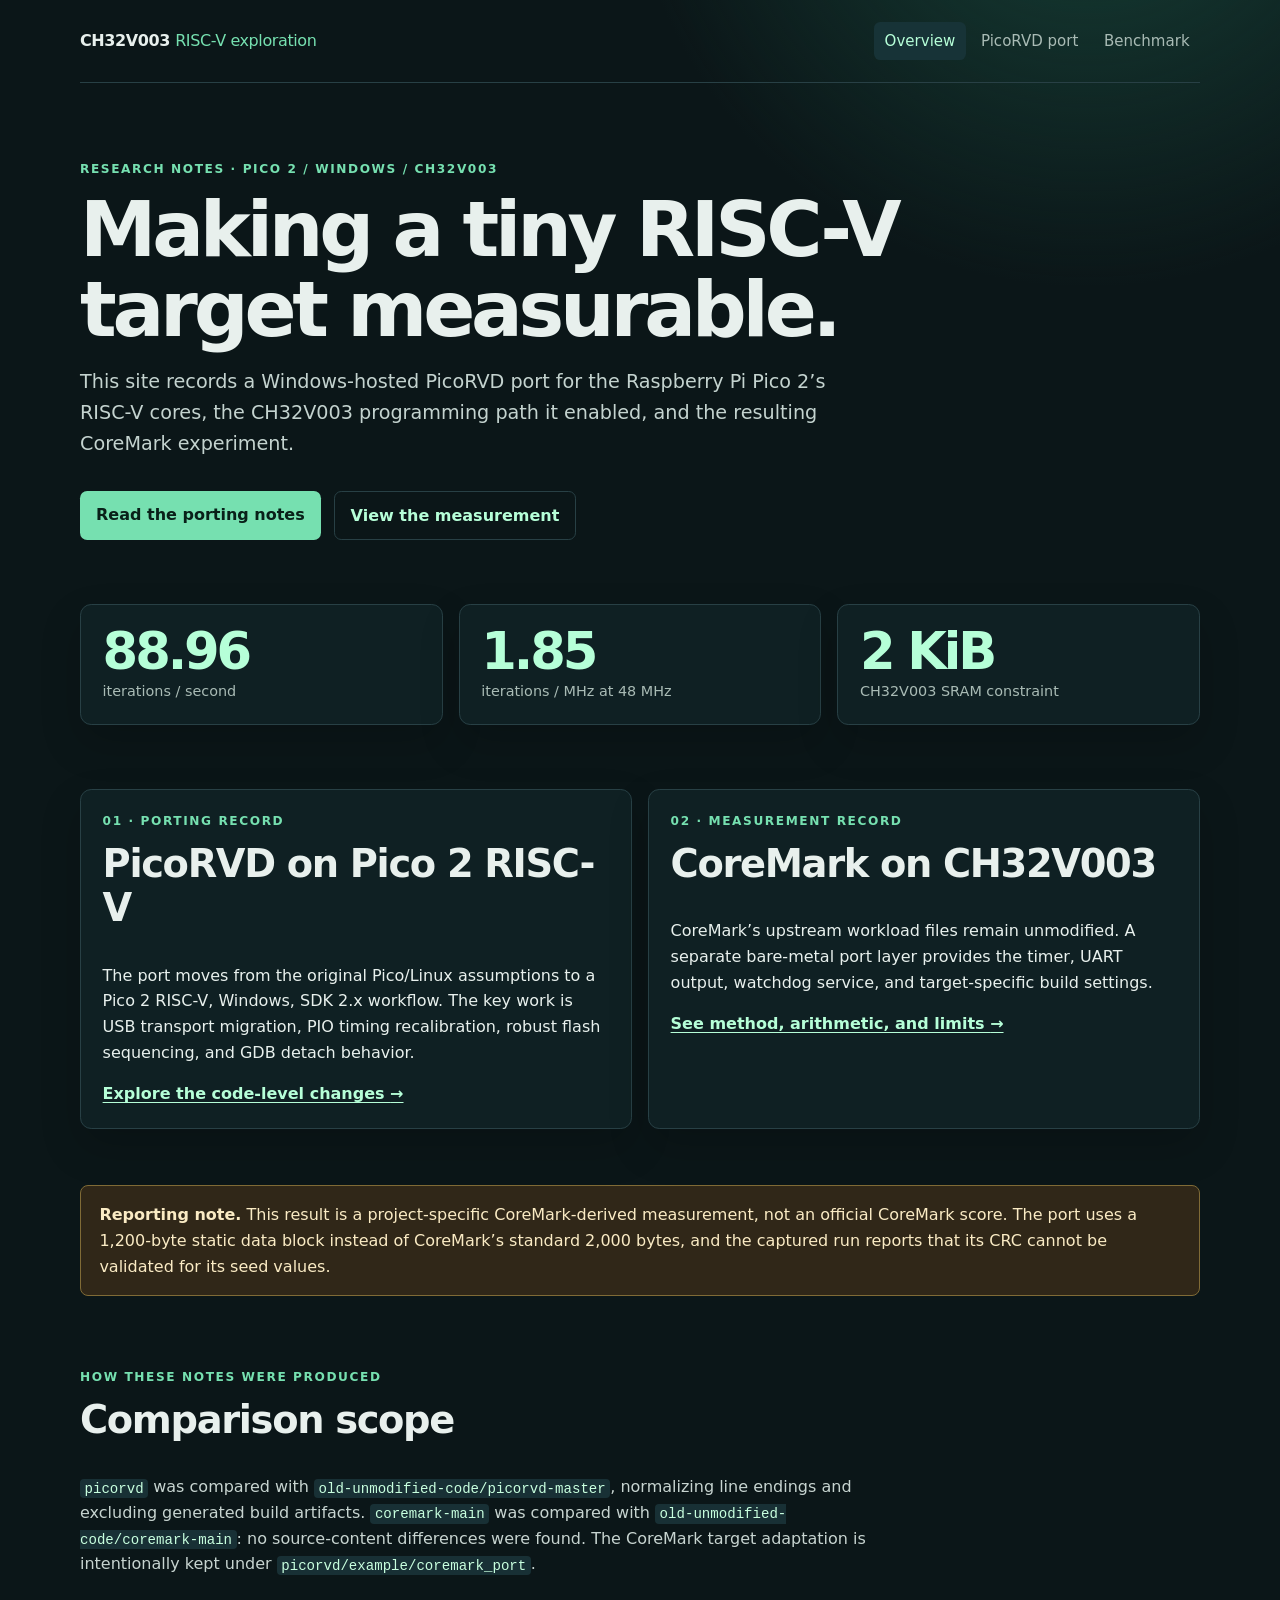
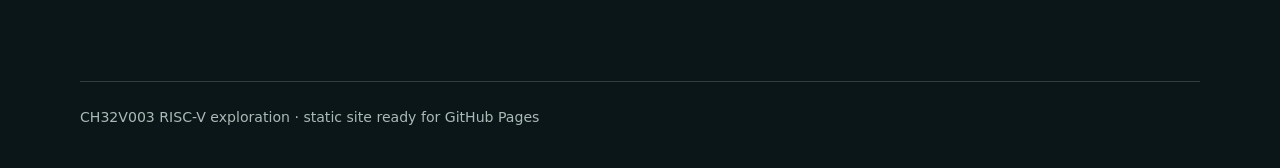
==== index.html @ 31aa825a "Initial commit" ====
<!doctype html>
<html lang="en">
<head>
  <meta charset="utf-8">
  <meta name="viewport" content="width=device-width, initial-scale=1">
  <meta name="description" content="Notes from porting PicoRVD to Pico 2 RISC-V on Windows and benchmarking the CH32V003.">
  <title>CH32V003 RISC-V Exploration</title>
  <link rel="stylesheet" href="assets/site.css">
</head>
<body>
  <header class="site-header">
    <a class="brand" href="index.html">CH32V003 <span>RISC-V exploration</span></a>
    <nav aria-label="Primary navigation">
      <a class="active" href="index.html">Overview</a>
      <a href="picorvd-port.html">PicoRVD port</a>
      <a href="benchmark.html">Benchmark</a>
    </nav>
  </header>

  <main>
    <section class="hero">
      <p class="eyebrow">Research notes · Pico 2 / Windows / CH32V003</p>
      <h1>Making a tiny RISC-V target measurable.</h1>
      <p class="lede">This site records a Windows-hosted PicoRVD port for the Raspberry Pi Pico 2’s RISC-V cores, the CH32V003 programming path it enabled, and the resulting CoreMark experiment.</p>
      <div class="hero-actions">
        <a class="button" href="picorvd-port.html">Read the porting notes</a>
        <a class="button button-quiet" href="benchmark.html">View the measurement</a>
      </div>
    </section>

    <section class="metric-grid" aria-label="Key findings">
      <article class="metric-card">
        <p class="metric-value">88.96</p>
        <p class="metric-label">iterations / second</p>
      </article>
      <article class="metric-card">
        <p class="metric-value">1.85</p>
        <p class="metric-label">iterations / MHz at 48 MHz</p>
      </article>
      <article class="metric-card">
        <p class="metric-value">2 KiB</p>
        <p class="metric-label">CH32V003 SRAM constraint</p>
      </article>
    </section>

    <section class="split-section">
      <article class="panel">
        <p class="eyebrow">01 · Porting record</p>
        <h2>PicoRVD on Pico 2 RISC-V</h2>
        <p>The port moves from the original Pico/Linux assumptions to a Pico 2 RISC-V, Windows, SDK 2.x workflow. The key work is USB transport migration, PIO timing recalibration, robust flash sequencing, and GDB detach behavior.</p>
        <a class="text-link" href="picorvd-port.html">Explore the code-level changes <span aria-hidden="true">→</span></a>
      </article>
      <article class="panel">
        <p class="eyebrow">02 · Measurement record</p>
        <h2>CoreMark on CH32V003</h2>
        <p>CoreMark’s upstream workload files remain unmodified. A separate bare-metal port layer provides the timer, UART output, watchdog service, and target-specific build settings.</p>
        <a class="text-link" href="benchmark.html">See method, arithmetic, and limits <span aria-hidden="true">→</span></a>
      </article>
    </section>

    <aside class="notice" aria-label="Reporting note">
      <strong>Reporting note.</strong> This result is a project-specific CoreMark-derived measurement, not an official CoreMark score. The port uses a 1,200-byte static data block instead of CoreMark’s standard 2,000 bytes, and the captured run reports that its CRC cannot be validated for its seed values.
    </aside>

    <section class="method">
      <p class="eyebrow">How these notes were produced</p>
      <h2>Comparison scope</h2>
      <p><code>picorvd</code> was compared with <code>old-unmodified-code/picorvd-master</code>, normalizing line endings and excluding generated build artifacts. <code>coremark-main</code> was compared with <code>old-unmodified-code/coremark-main</code>: no source-content differences were found. The CoreMark target adaptation is intentionally kept under <code>picorvd/example/coremark_port</code>.</p>
    </section>
  </main>

  <footer>
    <p>CH32V003 RISC-V exploration · static site ready for GitHub Pages</p>
  </footer>
</body>
</html>
---- assets/site.css ----
:root {
  --ink: #e8f0ed;
  --muted: #a9bbb5;
  --paper: #0b1618;
  --panel: #102326;
  --line: #284045;
  --accent: #76e0b0;
  --accent-strong: #b6ffd8;
  --warning: #ffd58a;
  --warning-bg: #302718;
  --success-bg: #113329;
  --shadow: 0 18px 40px rgba(0, 0, 0, .18);
}

* { box-sizing: border-box; }
html { background: var(--paper); color-scheme: dark; }
body { margin: 0; color: var(--ink); background: radial-gradient(circle at 85% -10%, #174238 0, transparent 29rem), var(--paper); font: 16px/1.6 Inter, ui-sans-serif, system-ui, -apple-system, BlinkMacSystemFont, "Segoe UI", sans-serif; }
a { color: var(--accent-strong); text-underline-offset: .18em; }
code { padding: .12em .32em; border-radius: .25rem; background: #183035; color: #c8ffdf; font: .88em/1.45 ui-monospace, SFMono-Regular, Consolas, monospace; overflow-wrap: anywhere; }

.site-header, main, footer { width: min(1120px, calc(100% - 3rem)); margin-inline: auto; }
.site-header { min-height: 5.2rem; display: flex; justify-content: space-between; align-items: center; gap: 2rem; border-bottom: 1px solid var(--line); }
.brand { color: var(--ink); font-weight: 760; text-decoration: none; letter-spacing: -.025em; white-space: nowrap; }
.brand span { color: var(--accent); font-weight: 500; }
nav { display: flex; gap: .3rem; align-items: center; }
nav a { padding: .42rem .65rem; border-radius: .4rem; color: var(--muted); text-decoration: none; font-size: .94rem; }
nav a:hover, nav a.active { color: var(--accent-strong); background: #173337; }

main { padding-block: 4.8rem 5.5rem; }
.hero, .page-intro { max-width: 850px; }
.eyebrow { margin: 0 0 .65rem; color: var(--accent); font-size: .76rem; font-weight: 800; letter-spacing: .13em; text-transform: uppercase; }
h1, h2, h3, p { margin-top: 0; }
h1 { margin-bottom: 1.1rem; font-size: clamp(2.5rem, 6vw, 5.2rem); line-height: 1.04; letter-spacing: -.055em; }
.page-intro h1 { font-size: clamp(2.35rem, 5vw, 4.3rem); }
h2 { font-size: clamp(1.6rem, 3vw, 2.45rem); line-height: 1.16; letter-spacing: -.035em; }
h3 { margin-bottom: .5rem; font-size: 1.08rem; line-height: 1.3; }
.lede { max-width: 770px; color: #c4d3cf; font-size: 1.2rem; }
.hero-actions { display: flex; flex-wrap: wrap; gap: .8rem; margin-top: 2rem; }
.button { display: inline-block; padding: .65rem 1rem; border-radius: .45rem; background: var(--accent); color: #092019; font-weight: 760; text-decoration: none; }
.button:hover { background: var(--accent-strong); }
.button-quiet { border: 1px solid var(--line); background: transparent; color: var(--accent-strong); }

.metric-grid { display: grid; grid-template-columns: repeat(3, 1fr); gap: 1rem; margin: 4rem 0; }
.metric-card, .panel { padding: 1.35rem; border: 1px solid var(--line); border-radius: .7rem; background: rgba(16, 35, 38, .82); box-shadow: var(--shadow); }
.metric-card.emphasized { border-color: #4d9578; background: linear-gradient(135deg, #16382f, #102326); }
.metric-value { margin-bottom: .15rem; color: var(--accent-strong); font-size: clamp(2rem, 4vw, 3.4rem); font-weight: 780; letter-spacing: -.06em; line-height: 1; }
.metric-label { margin: 0; color: var(--muted); font-size: .9rem; }
.split-section { display: grid; grid-template-columns: repeat(2, 1fr); gap: 1rem; margin-block: 3.5rem; }
.split-section.compact { grid-template-columns: repeat(3, 1fr); margin-block: 1.2rem 0; }
.panel p:last-child { margin-bottom: 0; }
.text-link { font-weight: 700; }

.notice { margin-block: 2.5rem; padding: 1rem 1.15rem; border: 1px solid #806b36; border-radius: .5rem; background: var(--warning-bg); color: #faebc4; }
.notice.success { border-color: #33785b; background: var(--success-bg); color: #d1f6df; }
.notice.warning { border-color: #936f2b; }
.method, .content-section { margin-top: 4.5rem; }
.content-section > p:not(.eyebrow), .method > p:not(.eyebrow) { max-width: 800px; color: #c7d4d0; }

.table-wrap { overflow-x: auto; border: 1px solid var(--line); border-radius: .7rem; background: var(--panel); }
table { width: 100%; border-collapse: collapse; text-align: left; }
th, td { padding: 1rem; vertical-align: top; border-bottom: 1px solid var(--line); }
thead th { background: #153136; color: var(--accent-strong); font-size: .84rem; letter-spacing: .04em; text-transform: uppercase; }
tbody tr:last-child th, tbody tr:last-child td { border-bottom: 0; }
tbody td { color: #c2d0cc; }
table:not(.data-table) td:first-child { width: 17%; min-width: 9rem; color: var(--accent-strong); font-weight: 700; }
.data-table th { width: 31%; color: var(--accent-strong); }

.steps { display: grid; grid-template-columns: repeat(3, 1fr); gap: 1rem; }
.steps article { position: relative; padding: 1.35rem 1.35rem 1.35rem 4.4rem; border-left: 2px solid #408368; background: rgba(16, 35, 38, .52); }
.steps span { position: absolute; top: 1.28rem; left: 1.1rem; display: grid; width: 2.1rem; height: 2.1rem; place-items: center; border-radius: 50%; background: #245244; color: var(--accent-strong); font-weight: 800; }
.steps p { margin-bottom: 0; color: var(--muted); font-size: .94rem; }
.source-note { margin-top: 4.5rem; padding: 1.5rem; border-left: 3px solid var(--accent); background: #102326; }
.source-note h2 { margin-bottom: .5rem; font-size: 1.25rem; }
.source-note p { margin-bottom: 0; color: var(--muted); }
.formula { max-width: 850px; margin-block: 1.5rem; border: 1px solid var(--line); border-radius: .6rem; background: #0f2125; font-family: ui-monospace, SFMono-Regular, Consolas, monospace; }
.formula p { display: grid; grid-template-columns: 10.5rem 1fr; gap: 1rem; margin: 0; padding: .85rem 1rem; border-bottom: 1px solid var(--line); }
.formula p:last-child { border-bottom: 0; }
.formula span { color: var(--accent); font-size: .85em; font-weight: 700; }
.checklist { padding-left: 1.25rem; }
.checklist li { margin-block: .75rem; padding-left: .35rem; color: #c7d4d0; }
.checklist li::marker { color: var(--accent); }
footer { padding-block: 1.5rem 2.5rem; border-top: 1px solid var(--line); color: var(--muted); font-size: .88rem; }
footer p { margin: 0; }

@media (max-width: 760px) {
  .site-header { min-height: auto; align-items: flex-start; flex-direction: column; padding-block: 1.1rem; gap: .7rem; }
  nav { width: 100%; overflow-x: auto; }
  main { padding-block: 3.4rem 4rem; }
  .metric-grid, .split-section, .split-section.compact, .steps { grid-template-columns: 1fr; }
  .metric-grid { margin-block: 2.6rem; }
  .content-section, .method { margin-top: 3.5rem; }
  .formula p { grid-template-columns: 1fr; gap: .25rem; }
}
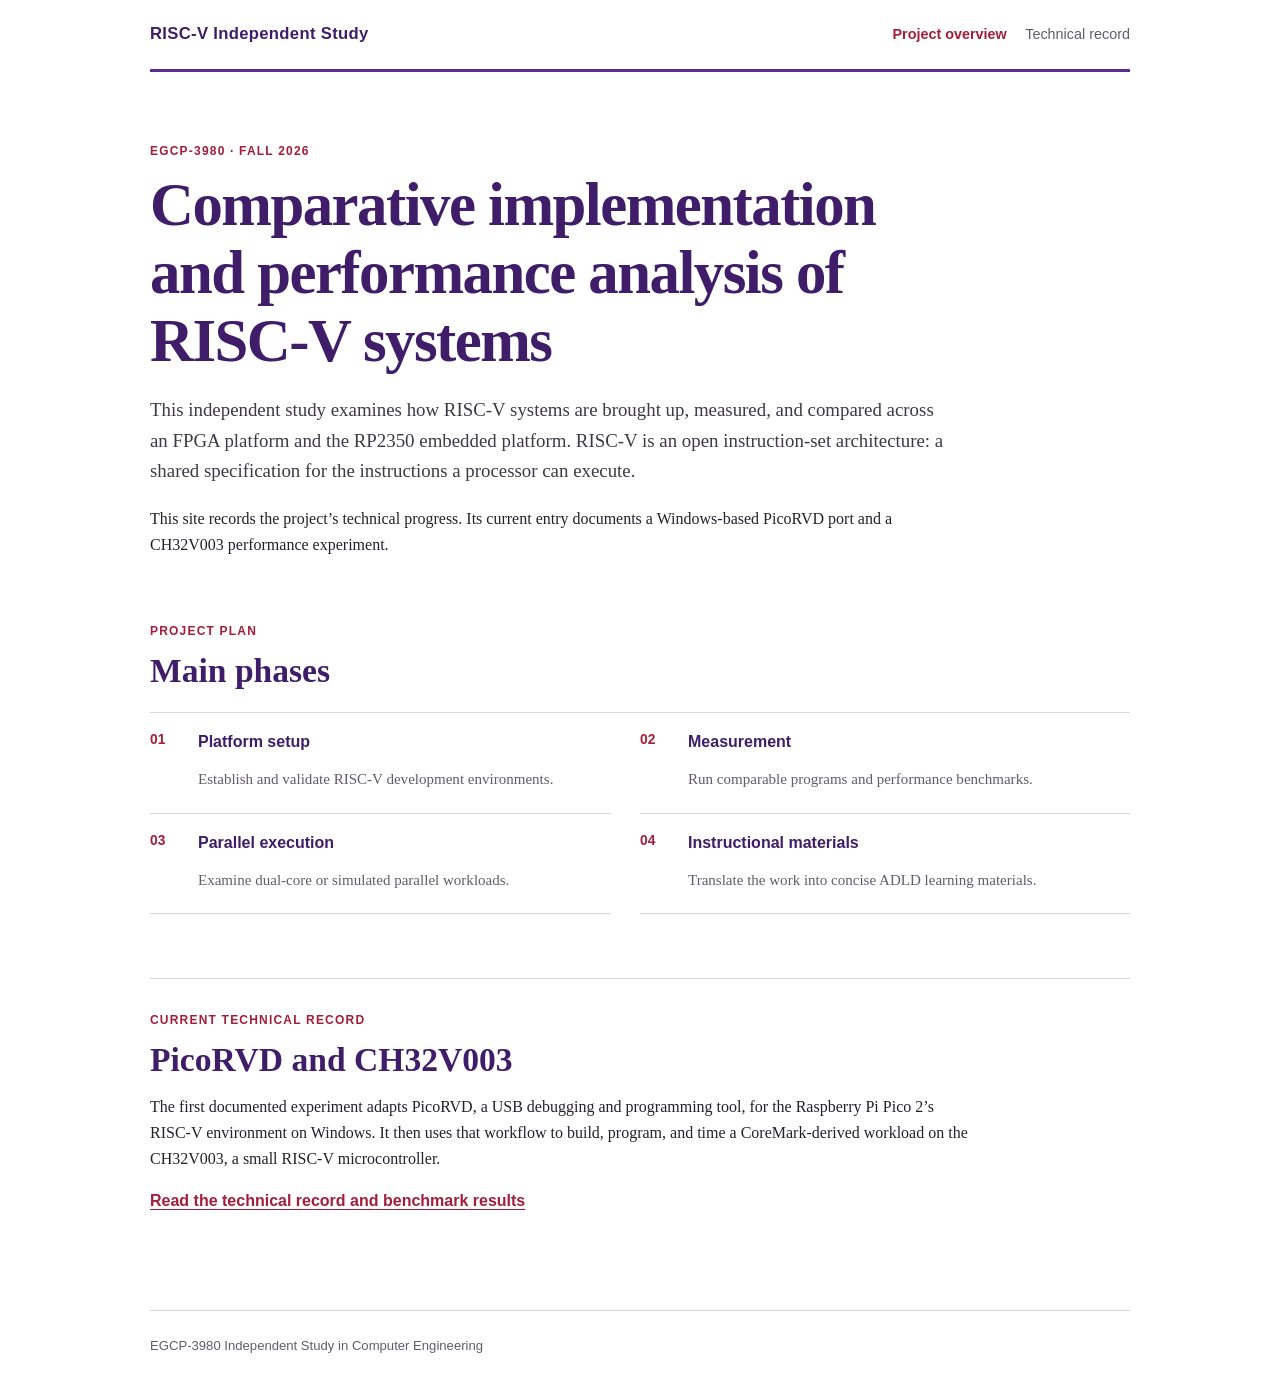
==== commit 72ed86ce: "Restructure Website - Clean" ====
--- a/index.html
+++ b/index.html
@@ -3,74 +3,39 @@
 <head>
   <meta charset="utf-8">
   <meta name="viewport" content="width=device-width, initial-scale=1">
-  <meta name="description" content="Notes from porting PicoRVD to Pico 2 RISC-V on Windows and benchmarking the CH32V003.">
-  <title>CH32V003 RISC-V Exploration</title>
+  <meta name="description" content="Independent study in RISC-V implementation and performance analysis.">
+  <title>RISC-V Independent Study</title>
   <link rel="stylesheet" href="assets/site.css">
 </head>
 <body>
   <header class="site-header">
-    <a class="brand" href="index.html">CH32V003 <span>RISC-V exploration</span></a>
-    <nav aria-label="Primary navigation">
-      <a class="active" href="index.html">Overview</a>
-      <a href="picorvd-port.html">PicoRVD port</a>
-      <a href="benchmark.html">Benchmark</a>
-    </nav>
+    <a class="brand" href="index.html">RISC-V Independent Study</a>
+    <nav aria-label="Primary navigation"><a class="active" href="index.html">Project overview</a><a href="research.html">Technical record</a></nav>
   </header>
-
   <main>
-    <section class="hero">
-      <p class="eyebrow">Research notes · Pico 2 / Windows / CH32V003</p>
-      <h1>Making a tiny RISC-V target measurable.</h1>
-      <p class="lede">This site records a Windows-hosted PicoRVD port for the Raspberry Pi Pico 2’s RISC-V cores, the CH32V003 programming path it enabled, and the resulting CoreMark experiment.</p>
-      <div class="hero-actions">
-        <a class="button" href="picorvd-port.html">Read the porting notes</a>
-        <a class="button button-quiet" href="benchmark.html">View the measurement</a>
-      </div>
+    <section class="intro">
+      <p class="kicker">EGCP-3980 · Fall 2026</p>
+      <h1>Comparative implementation and performance analysis of RISC-V systems</h1>
+      <p class="lead">This independent study examines how RISC-V systems are brought up, measured, and compared across an FPGA platform and the RP2350 embedded platform. RISC-V is an open instruction-set architecture: a shared specification for the instructions a processor can execute.</p>
+      <p>This site records the project’s technical progress. Its current entry documents a Windows-based PicoRVD port and a CH32V003 performance experiment.</p>
     </section>
-
-    <section class="metric-grid" aria-label="Key findings">
-      <article class="metric-card">
-        <p class="metric-value">88.96</p>
-        <p class="metric-label">iterations / second</p>
-      </article>
-      <article class="metric-card">
-        <p class="metric-value">1.85</p>
-        <p class="metric-label">iterations / MHz at 48 MHz</p>
-      </article>
-      <article class="metric-card">
-        <p class="metric-value">2 KiB</p>
-        <p class="metric-label">CH32V003 SRAM constraint</p>
-      </article>
+    <section class="section" aria-labelledby="phases-title">
+      <p class="kicker">Project plan</p>
+      <h2 id="phases-title">Main phases</h2>
+      <ol class="phases">
+        <li><strong>Platform setup</strong><span>Establish and validate RISC-V development environments.</span></li>
+        <li><strong>Measurement</strong><span>Run comparable programs and performance benchmarks.</span></li>
+        <li><strong>Parallel execution</strong><span>Examine dual-core or simulated parallel workloads.</span></li>
+        <li><strong>Instructional materials</strong><span>Translate the work into concise ADLD learning materials.</span></li>
+      </ol>
     </section>
-
-    <section class="split-section">
-      <article class="panel">
-        <p class="eyebrow">01 · Porting record</p>
-        <h2>PicoRVD on Pico 2 RISC-V</h2>
-        <p>The port moves from the original Pico/Linux assumptions to a Pico 2 RISC-V, Windows, SDK 2.x workflow. The key work is USB transport migration, PIO timing recalibration, robust flash sequencing, and GDB detach behavior.</p>
-        <a class="text-link" href="picorvd-port.html">Explore the code-level changes <span aria-hidden="true">→</span></a>
-      </article>
-      <article class="panel">
-        <p class="eyebrow">02 · Measurement record</p>
-        <h2>CoreMark on CH32V003</h2>
-        <p>CoreMark’s upstream workload files remain unmodified. A separate bare-metal port layer provides the timer, UART output, watchdog service, and target-specific build settings.</p>
-        <a class="text-link" href="benchmark.html">See method, arithmetic, and limits <span aria-hidden="true">→</span></a>
-      </article>
-    </section>
-
-    <aside class="notice" aria-label="Reporting note">
-      <strong>Reporting note.</strong> This result is a project-specific CoreMark-derived measurement, not an official CoreMark score. The port uses a 1,200-byte static data block instead of CoreMark’s standard 2,000 bytes, and the captured run reports that its CRC cannot be validated for its seed values.
-    </aside>
-
-    <section class="method">
-      <p class="eyebrow">How these notes were produced</p>
-      <h2>Comparison scope</h2>
-      <p><code>picorvd</code> was compared with <code>old-unmodified-code/picorvd-master</code>, normalizing line endings and excluding generated build artifacts. <code>coremark-main</code> was compared with <code>old-unmodified-code/coremark-main</code>: no source-content differences were found. The CoreMark target adaptation is intentionally kept under <code>picorvd/example/coremark_port</code>.</p>
+    <section class="section current-work" aria-labelledby="current-title">
+      <p class="kicker">Current technical record</p>
+      <h2 id="current-title">PicoRVD and CH32V003</h2>
+      <p>The first documented experiment adapts PicoRVD, a USB debugging and programming tool, for the Raspberry Pi Pico 2’s RISC-V environment on Windows. It then uses that workflow to build, program, and time a CoreMark-derived workload on the CH32V003, a small RISC-V microcontroller.</p>
+      <p><a class="action-link" href="research.html">Read the technical record and benchmark results</a></p>
     </section>
   </main>
-
-  <footer>
-    <p>CH32V003 RISC-V exploration · static site ready for GitHub Pages</p>
-  </footer>
+  <footer><p>EGCP-3980 Independent Study in Computer Engineering</p></footer>
 </body>
 </html>
--- a/assets/site.css
+++ b/assets/site.css
@@ -1,93 +1,44 @@
-:root {
-  --ink: #e8f0ed;
-  --muted: #a9bbb5;
-  --paper: #0b1618;
-  --panel: #102326;
-  --line: #284045;
-  --accent: #76e0b0;
-  --accent-strong: #b6ffd8;
-  --warning: #ffd58a;
-  --warning-bg: #302718;
-  --success-bg: #113329;
-  --shadow: 0 18px 40px rgba(0, 0, 0, .18);
-}
-
-* { box-sizing: border-box; }
-html { background: var(--paper); color-scheme: dark; }
-body { margin: 0; color: var(--ink); background: radial-gradient(circle at 85% -10%, #174238 0, transparent 29rem), var(--paper); font: 16px/1.6 Inter, ui-sans-serif, system-ui, -apple-system, BlinkMacSystemFont, "Segoe UI", sans-serif; }
-a { color: var(--accent-strong); text-underline-offset: .18em; }
-code { padding: .12em .32em; border-radius: .25rem; background: #183035; color: #c8ffdf; font: .88em/1.45 ui-monospace, SFMono-Regular, Consolas, monospace; overflow-wrap: anywhere; }
-
-.site-header, main, footer { width: min(1120px, calc(100% - 3rem)); margin-inline: auto; }
-.site-header { min-height: 5.2rem; display: flex; justify-content: space-between; align-items: center; gap: 2rem; border-bottom: 1px solid var(--line); }
-.brand { color: var(--ink); font-weight: 760; text-decoration: none; letter-spacing: -.025em; white-space: nowrap; }
-.brand span { color: var(--accent); font-weight: 500; }
-nav { display: flex; gap: .3rem; align-items: center; }
-nav a { padding: .42rem .65rem; border-radius: .4rem; color: var(--muted); text-decoration: none; font-size: .94rem; }
-nav a:hover, nav a.active { color: var(--accent-strong); background: #173337; }
-
-main { padding-block: 4.8rem 5.5rem; }
-.hero, .page-intro { max-width: 850px; }
-.eyebrow { margin: 0 0 .65rem; color: var(--accent); font-size: .76rem; font-weight: 800; letter-spacing: .13em; text-transform: uppercase; }
-h1, h2, h3, p { margin-top: 0; }
-h1 { margin-bottom: 1.1rem; font-size: clamp(2.5rem, 6vw, 5.2rem); line-height: 1.04; letter-spacing: -.055em; }
-.page-intro h1 { font-size: clamp(2.35rem, 5vw, 4.3rem); }
-h2 { font-size: clamp(1.6rem, 3vw, 2.45rem); line-height: 1.16; letter-spacing: -.035em; }
-h3 { margin-bottom: .5rem; font-size: 1.08rem; line-height: 1.3; }
-.lede { max-width: 770px; color: #c4d3cf; font-size: 1.2rem; }
-.hero-actions { display: flex; flex-wrap: wrap; gap: .8rem; margin-top: 2rem; }
-.button { display: inline-block; padding: .65rem 1rem; border-radius: .45rem; background: var(--accent); color: #092019; font-weight: 760; text-decoration: none; }
-.button:hover { background: var(--accent-strong); }
-.button-quiet { border: 1px solid var(--line); background: transparent; color: var(--accent-strong); }
-
-.metric-grid { display: grid; grid-template-columns: repeat(3, 1fr); gap: 1rem; margin: 4rem 0; }
-.metric-card, .panel { padding: 1.35rem; border: 1px solid var(--line); border-radius: .7rem; background: rgba(16, 35, 38, .82); box-shadow: var(--shadow); }
-.metric-card.emphasized { border-color: #4d9578; background: linear-gradient(135deg, #16382f, #102326); }
-.metric-value { margin-bottom: .15rem; color: var(--accent-strong); font-size: clamp(2rem, 4vw, 3.4rem); font-weight: 780; letter-spacing: -.06em; line-height: 1; }
-.metric-label { margin: 0; color: var(--muted); font-size: .9rem; }
-.split-section { display: grid; grid-template-columns: repeat(2, 1fr); gap: 1rem; margin-block: 3.5rem; }
-.split-section.compact { grid-template-columns: repeat(3, 1fr); margin-block: 1.2rem 0; }
-.panel p:last-child { margin-bottom: 0; }
-.text-link { font-weight: 700; }
-
-.notice { margin-block: 2.5rem; padding: 1rem 1.15rem; border: 1px solid #806b36; border-radius: .5rem; background: var(--warning-bg); color: #faebc4; }
-.notice.success { border-color: #33785b; background: var(--success-bg); color: #d1f6df; }
-.notice.warning { border-color: #936f2b; }
-.method, .content-section { margin-top: 4.5rem; }
-.content-section > p:not(.eyebrow), .method > p:not(.eyebrow) { max-width: 800px; color: #c7d4d0; }
-
-.table-wrap { overflow-x: auto; border: 1px solid var(--line); border-radius: .7rem; background: var(--panel); }
-table { width: 100%; border-collapse: collapse; text-align: left; }
-th, td { padding: 1rem; vertical-align: top; border-bottom: 1px solid var(--line); }
-thead th { background: #153136; color: var(--accent-strong); font-size: .84rem; letter-spacing: .04em; text-transform: uppercase; }
-tbody tr:last-child th, tbody tr:last-child td { border-bottom: 0; }
-tbody td { color: #c2d0cc; }
-table:not(.data-table) td:first-child { width: 17%; min-width: 9rem; color: var(--accent-strong); font-weight: 700; }
-.data-table th { width: 31%; color: var(--accent-strong); }
-
-.steps { display: grid; grid-template-columns: repeat(3, 1fr); gap: 1rem; }
-.steps article { position: relative; padding: 1.35rem 1.35rem 1.35rem 4.4rem; border-left: 2px solid #408368; background: rgba(16, 35, 38, .52); }
-.steps span { position: absolute; top: 1.28rem; left: 1.1rem; display: grid; width: 2.1rem; height: 2.1rem; place-items: center; border-radius: 50%; background: #245244; color: var(--accent-strong); font-weight: 800; }
-.steps p { margin-bottom: 0; color: var(--muted); font-size: .94rem; }
-.source-note { margin-top: 4.5rem; padding: 1.5rem; border-left: 3px solid var(--accent); background: #102326; }
-.source-note h2 { margin-bottom: .5rem; font-size: 1.25rem; }
-.source-note p { margin-bottom: 0; color: var(--muted); }
-.formula { max-width: 850px; margin-block: 1.5rem; border: 1px solid var(--line); border-radius: .6rem; background: #0f2125; font-family: ui-monospace, SFMono-Regular, Consolas, monospace; }
-.formula p { display: grid; grid-template-columns: 10.5rem 1fr; gap: 1rem; margin: 0; padding: .85rem 1rem; border-bottom: 1px solid var(--line); }
-.formula p:last-child { border-bottom: 0; }
-.formula span { color: var(--accent); font-size: .85em; font-weight: 700; }
-.checklist { padding-left: 1.25rem; }
-.checklist li { margin-block: .75rem; padding-left: .35rem; color: #c7d4d0; }
-.checklist li::marker { color: var(--accent); }
-footer { padding-block: 1.5rem 2.5rem; border-top: 1px solid var(--line); color: var(--muted); font-size: .88rem; }
-footer p { margin: 0; }
-
-@media (max-width: 760px) {
-  .site-header { min-height: auto; align-items: flex-start; flex-direction: column; padding-block: 1.1rem; gap: .7rem; }
-  nav { width: 100%; overflow-x: auto; }
-  main { padding-block: 3.4rem 4rem; }
-  .metric-grid, .split-section, .split-section.compact, .steps { grid-template-columns: 1fr; }
-  .metric-grid { margin-block: 2.6rem; }
-  .content-section, .method { margin-top: 3.5rem; }
-  .formula p { grid-template-columns: 1fr; gap: .25rem; }
-}
+:root { --paper:#fff; --ink:#25212a; --muted:#625c68; --purple:#5c2d91; --purple-dark:#3f1d68; --red:#a41e3b; --rule:#d9d4dd; --tint:#f7f4f9; }
+* { box-sizing:border-box; }
+html { background:var(--paper); }
+body { margin:0; background:var(--paper); color:var(--ink); font:16px/1.62 Georgia,"Times New Roman",serif; }
+a { color:var(--purple); text-decoration-thickness:1px; text-underline-offset:.16em; }
+a:hover { color:var(--red); }
+code { padding:.08em .28em; background:#f1eef3; color:#442268; font:.88em/1.45 Consolas,"Courier New",monospace; overflow-wrap:anywhere; }
+.site-header,main,footer { width:min(980px,calc(100% - 3rem)); margin-inline:auto; }
+.site-header { display:flex; align-items:baseline; justify-content:space-between; gap:1.5rem; padding-block:1.3rem; border-bottom:3px solid var(--purple); }
+.brand { color:var(--purple-dark); font-family:Arial,Helvetica,sans-serif; font-size:1.04rem; font-weight:700; letter-spacing:.02em; text-decoration:none; }
+nav { display:flex; gap:1.15rem; font-family:Arial,Helvetica,sans-serif; font-size:.9rem; }
+nav a { color:var(--muted); text-decoration:none; }
+nav a.active { color:var(--red); font-weight:700; }
+main { padding-block:4.4rem 5rem; }
+.intro,.page-heading { max-width:800px; }
+.kicker { margin:0 0 .6rem; color:var(--red); font-family:Arial,Helvetica,sans-serif; font-size:.75rem; font-weight:700; letter-spacing:.1em; text-transform:uppercase; }
+h1,h2,p { margin-top:0; }
+h1 { margin-bottom:1.25rem; color:var(--purple-dark); font-size:clamp(2.1rem,5vw,3.8rem); font-weight:600; letter-spacing:-.025em; line-height:1.12; }
+h2 { margin-bottom:.85rem; color:var(--purple-dark); font-size:clamp(1.5rem,3vw,2.1rem); font-weight:600; line-height:1.2; }
+.lead { color:#3f3945; font-size:1.18rem; }
+.section { margin-top:4rem; }
+.section > p:not(.kicker) { max-width:820px; }
+.phases { display:grid; grid-template-columns:repeat(2,1fr); gap:0; margin:1.3rem 0 0; padding:0; list-style:none; counter-reset:phase; border-top:1px solid var(--rule); }
+.phases li { display:grid; grid-template-columns:2.5rem 1fr; gap:.5rem; min-height:6.3rem; padding:1rem .8rem 1rem 0; border-bottom:1px solid var(--rule); counter-increment:phase; }
+.phases li:nth-child(odd) { margin-right:1.8rem; }
+.phases li::before { content:"0" counter(phase); color:var(--red); font-family:Arial,Helvetica,sans-serif; font-size:.86rem; font-weight:700; }
+.phases strong { grid-column:2; color:var(--purple-dark); font-family:Arial,Helvetica,sans-serif; }
+.phases span { grid-column:2; color:var(--muted); font-size:.94rem; }
+.current-work { padding-top:2rem; border-top:1px solid var(--rule); }
+.action-link { color:var(--red); font-family:Arial,Helvetica,sans-serif; font-weight:700; }
+.table-wrap { overflow-x:auto; margin-top:1.2rem; border-top:2px solid var(--purple); border-bottom:1px solid var(--rule); }
+table { width:100%; border-collapse:collapse; text-align:left; }
+caption { padding:.75rem 0; color:var(--muted); caption-side:top; font-size:.92rem; font-style:italic; text-align:left; }
+th,td { padding:.8rem .9rem; vertical-align:top; border-bottom:1px solid var(--rule); }
+thead th { background:var(--purple); color:#fff; font-family:Arial,Helvetica,sans-serif; font-size:.8rem; letter-spacing:.035em; text-transform:uppercase; }
+tbody tr:nth-child(even) { background:var(--tint); }
+tbody tr:last-child th,tbody tr:last-child td { border-bottom:0; }
+table:not(.results-table) td:first-child { width:18%; min-width:8rem; color:var(--purple-dark); font-family:Arial,Helvetica,sans-serif; font-weight:700; }
+.results-table th { width:30%; color:var(--purple-dark); font-family:Arial,Helvetica,sans-serif; font-size:.92rem; }
+.results-table thead th { color:#fff; font-size:.8rem; }
+.source-note { margin-top:1rem; color:var(--muted); font-size:.93rem; }
+footer { padding-block:1.5rem 2.6rem; border-top:1px solid var(--rule); color:var(--muted); font-family:Arial,Helvetica,sans-serif; font-size:.82rem; }
+footer p { margin:0; }
+@media (max-width:700px) { .site-header { align-items:flex-start; flex-direction:column; gap:.65rem; } main { padding-block:3rem 3.5rem; } .section { margin-top:3.1rem; } .phases { grid-template-columns:1fr; } .phases li:nth-child(odd) { margin-right:0; } th,td { min-width:8.5rem; } }
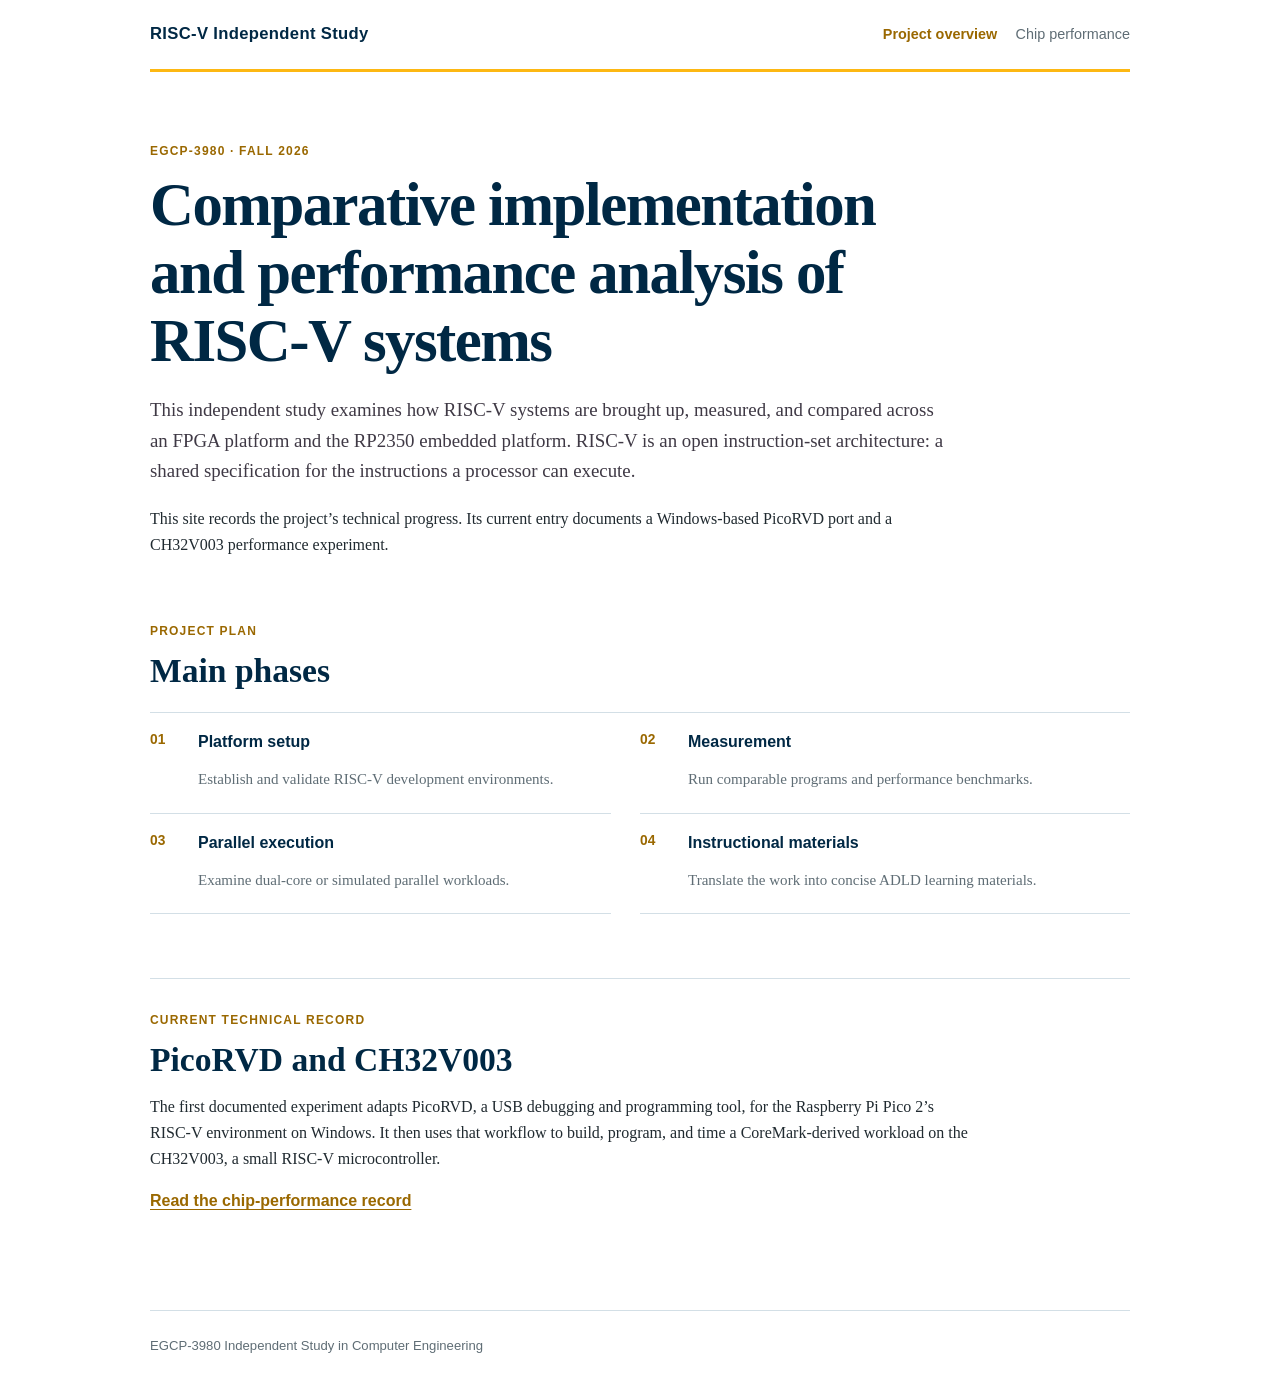
==== commit fd71141f: "Update perf test page, restylize" ====
--- a/index.html
+++ b/index.html
@@ -10,7 +10,7 @@
 <body>
   <header class="site-header">
     <a class="brand" href="index.html">RISC-V Independent Study</a>
-    <nav aria-label="Primary navigation"><a class="active" href="index.html">Project overview</a><a href="research.html">Technical record</a></nav>
+    <nav aria-label="Primary navigation"><a class="active" href="index.html">Project overview</a><a href="research.html">Chip performance</a></nav>
   </header>
   <main>
     <section class="intro">
@@ -33,7 +33,7 @@
       <p class="kicker">Current technical record</p>
       <h2 id="current-title">PicoRVD and CH32V003</h2>
       <p>The first documented experiment adapts PicoRVD, a USB debugging and programming tool, for the Raspberry Pi Pico 2’s RISC-V environment on Windows. It then uses that workflow to build, program, and time a CoreMark-derived workload on the CH32V003, a small RISC-V microcontroller.</p>
-      <p><a class="action-link" href="research.html">Read the technical record and benchmark results</a></p>
+      <p><a class="action-link" href="research.html">Read the chip-performance record</a></p>
     </section>
   </main>
   <footer><p>EGCP-3980 Independent Study in Computer Engineering</p></footer>
--- a/assets/site.css
+++ b/assets/site.css
@@ -1,44 +1,68 @@
-:root { --paper:#fff; --ink:#25212a; --muted:#625c68; --purple:#5c2d91; --purple-dark:#3f1d68; --red:#a41e3b; --rule:#d9d4dd; --tint:#f7f4f9; }
+:root { --paper:#fff; --ink:#202a30; --muted:#5f6d75; --blue:#003a63; --blue-dark:#002844; --yellow:#fdb813; --yellow-muted:#9a6800; --rule:#d3dfe6; --tint:#f3f7f9; }
 * { box-sizing:border-box; }
 html { background:var(--paper); }
 body { margin:0; background:var(--paper); color:var(--ink); font:16px/1.62 Georgia,"Times New Roman",serif; }
-a { color:var(--purple); text-decoration-thickness:1px; text-underline-offset:.16em; }
-a:hover { color:var(--red); }
-code { padding:.08em .28em; background:#f1eef3; color:#442268; font:.88em/1.45 Consolas,"Courier New",monospace; overflow-wrap:anywhere; }
+a { color:var(--blue); text-decoration-thickness:1px; text-underline-offset:.16em; }
+a:hover { color:var(--yellow-muted); }
+code { padding:.08em .28em; background:#edf3f6; color:#003a63; font:.88em/1.45 Consolas,"Courier New",monospace; overflow-wrap:anywhere; }
 .site-header,main,footer { width:min(980px,calc(100% - 3rem)); margin-inline:auto; }
-.site-header { display:flex; align-items:baseline; justify-content:space-between; gap:1.5rem; padding-block:1.3rem; border-bottom:3px solid var(--purple); }
-.brand { color:var(--purple-dark); font-family:Arial,Helvetica,sans-serif; font-size:1.04rem; font-weight:700; letter-spacing:.02em; text-decoration:none; }
+.site-header { display:flex; align-items:baseline; justify-content:space-between; gap:1.5rem; padding-block:1.3rem; border-bottom:3px solid var(--yellow); }
+.brand { color:var(--blue-dark); font-family:Arial,Helvetica,sans-serif; font-size:1.04rem; font-weight:700; letter-spacing:.02em; text-decoration:none; }
 nav { display:flex; gap:1.15rem; font-family:Arial,Helvetica,sans-serif; font-size:.9rem; }
 nav a { color:var(--muted); text-decoration:none; }
-nav a.active { color:var(--red); font-weight:700; }
+nav a.active { color:var(--yellow-muted); font-weight:700; }
 main { padding-block:4.4rem 5rem; }
 .intro,.page-heading { max-width:800px; }
-.kicker { margin:0 0 .6rem; color:var(--red); font-family:Arial,Helvetica,sans-serif; font-size:.75rem; font-weight:700; letter-spacing:.1em; text-transform:uppercase; }
+.kicker { margin:0 0 .6rem; color:var(--yellow-muted); font-family:Arial,Helvetica,sans-serif; font-size:.75rem; font-weight:700; letter-spacing:.1em; text-transform:uppercase; }
 h1,h2,p { margin-top:0; }
-h1 { margin-bottom:1.25rem; color:var(--purple-dark); font-size:clamp(2.1rem,5vw,3.8rem); font-weight:600; letter-spacing:-.025em; line-height:1.12; }
-h2 { margin-bottom:.85rem; color:var(--purple-dark); font-size:clamp(1.5rem,3vw,2.1rem); font-weight:600; line-height:1.2; }
+h1 { margin-bottom:1.25rem; color:var(--blue-dark); font-size:clamp(2.1rem,5vw,3.8rem); font-weight:600; letter-spacing:-.025em; line-height:1.12; }
+h2 { margin-bottom:.85rem; color:var(--blue-dark); font-size:clamp(1.5rem,3vw,2.1rem); font-weight:600; line-height:1.2; }
 .lead { color:#3f3945; font-size:1.18rem; }
 .section { margin-top:4rem; }
 .section > p:not(.kicker) { max-width:820px; }
 .phases { display:grid; grid-template-columns:repeat(2,1fr); gap:0; margin:1.3rem 0 0; padding:0; list-style:none; counter-reset:phase; border-top:1px solid var(--rule); }
 .phases li { display:grid; grid-template-columns:2.5rem 1fr; gap:.5rem; min-height:6.3rem; padding:1rem .8rem 1rem 0; border-bottom:1px solid var(--rule); counter-increment:phase; }
 .phases li:nth-child(odd) { margin-right:1.8rem; }
-.phases li::before { content:"0" counter(phase); color:var(--red); font-family:Arial,Helvetica,sans-serif; font-size:.86rem; font-weight:700; }
-.phases strong { grid-column:2; color:var(--purple-dark); font-family:Arial,Helvetica,sans-serif; }
+.phases li::before { content:"0" counter(phase); color:var(--yellow-muted); font-family:Arial,Helvetica,sans-serif; font-size:.86rem; font-weight:700; }
+.phases strong { grid-column:2; color:var(--blue-dark); font-family:Arial,Helvetica,sans-serif; }
 .phases span { grid-column:2; color:var(--muted); font-size:.94rem; }
 .current-work { padding-top:2rem; border-top:1px solid var(--rule); }
-.action-link { color:var(--red); font-family:Arial,Helvetica,sans-serif; font-weight:700; }
-.table-wrap { overflow-x:auto; margin-top:1.2rem; border-top:2px solid var(--purple); border-bottom:1px solid var(--rule); }
+.action-link { color:var(--yellow-muted); font-family:Arial,Helvetica,sans-serif; font-weight:700; }
+.table-wrap { overflow-x:auto; margin-top:1.2rem; border-top:2px solid var(--blue); border-bottom:1px solid var(--rule); }
 table { width:100%; border-collapse:collapse; text-align:left; }
 caption { padding:.75rem 0; color:var(--muted); caption-side:top; font-size:.92rem; font-style:italic; text-align:left; }
 th,td { padding:.8rem .9rem; vertical-align:top; border-bottom:1px solid var(--rule); }
-thead th { background:var(--purple); color:#fff; font-family:Arial,Helvetica,sans-serif; font-size:.8rem; letter-spacing:.035em; text-transform:uppercase; }
+thead th { background:var(--blue); color:#fff; font-family:Arial,Helvetica,sans-serif; font-size:.8rem; letter-spacing:.035em; text-transform:uppercase; }
 tbody tr:nth-child(even) { background:var(--tint); }
 tbody tr:last-child th,tbody tr:last-child td { border-bottom:0; }
-table:not(.results-table) td:first-child { width:18%; min-width:8rem; color:var(--purple-dark); font-family:Arial,Helvetica,sans-serif; font-weight:700; }
-.results-table th { width:30%; color:var(--purple-dark); font-family:Arial,Helvetica,sans-serif; font-size:.92rem; }
+table:not(.results-table) td:first-child { width:18%; min-width:8rem; color:var(--blue-dark); font-family:Arial,Helvetica,sans-serif; font-weight:700; }
+.results-table th { width:30%; color:var(--blue-dark); font-family:Arial,Helvetica,sans-serif; font-size:.92rem; }
 .results-table thead th { color:#fff; font-size:.8rem; }
 .source-note { margin-top:1rem; color:var(--muted); font-size:.93rem; }
+.performance-layout { display:grid; grid-template-columns:10.5rem minmax(0,1fr); gap:3rem; align-items:start; }
+.section-nav { position:sticky; top:1.5rem; margin-top:4rem; padding-left:1rem; border-left:2px solid var(--yellow); font-family:Arial,Helvetica,sans-serif; font-size:.86rem; }
+.section-nav p { margin-bottom:.45rem; color:var(--blue-dark); font-weight:700; }
+.section-nav ul { margin:0; padding:0; list-style:none; }
+.section-nav li { margin:.28rem 0; }
+.section-nav a { color:var(--muted); text-decoration:none; }
+.section-nav a:hover { color:var(--blue); text-decoration:underline; }
+.performance-content .section { scroll-margin-top:1.5rem; }
+.comparison-table tbody th { width:25%; min-width:9rem; color:var(--blue-dark); font-family:Arial,Helvetica,sans-serif; font-size:.9rem; }
+.number { font-variant-numeric:tabular-nums; white-space:nowrap; }
+.bar-chart { margin:1.5rem 0 0; padding:1.15rem 0; border-top:1px solid var(--rule); border-bottom:1px solid var(--rule); }
+.bar-chart figcaption { margin-bottom:1rem; color:var(--muted); font-size:.92rem; font-style:italic; }
+.bar-row { display:grid; grid-template-columns:8.5rem minmax(7rem,1fr) 7.5rem; gap:.75rem; align-items:center; margin:.7rem 0; font-family:Arial,Helvetica,sans-serif; font-size:.85rem; }
+.bar-label { color:var(--blue-dark); font-weight:700; }
+.bar-track { height:.78rem; background:#e3edf2; }
+.bar { height:100%; min-width:.45rem; }
+.pico-bar { background:var(--blue); }
+.ch32-bar { background:var(--yellow-muted); }
+.bar-value { text-align:right; color:var(--muted); font-variant-numeric:tabular-nums; }
+.result-note { margin-top:1rem; color:var(--muted); font-size:.95rem; }
+h3 { margin:0 0 .35rem; color:var(--blue-dark); font-family:Arial,Helvetica,sans-serif; font-size:1rem; }
+.next-tests { display:grid; grid-template-columns:repeat(3,1fr); gap:1rem; margin-top:1.2rem; }
+.next-tests article { padding:1rem 1rem .9rem; border-top:2px solid var(--blue); background:var(--tint); }
+.next-tests p { margin:0; color:var(--muted); font-size:.93rem; }
 footer { padding-block:1.5rem 2.6rem; border-top:1px solid var(--rule); color:var(--muted); font-family:Arial,Helvetica,sans-serif; font-size:.82rem; }
 footer p { margin:0; }
-@media (max-width:700px) { .site-header { align-items:flex-start; flex-direction:column; gap:.65rem; } main { padding-block:3rem 3.5rem; } .section { margin-top:3.1rem; } .phases { grid-template-columns:1fr; } .phases li:nth-child(odd) { margin-right:0; } th,td { min-width:8.5rem; } }
+@media (max-width:760px) { .site-header { align-items:flex-start; flex-direction:column; gap:.65rem; } main { padding-block:3rem 3.5rem; } .section { margin-top:3.1rem; } .phases { grid-template-columns:1fr; } .phases li:nth-child(odd) { margin-right:0; } th,td { min-width:8.5rem; } .performance-layout { grid-template-columns:1fr; gap:0; } .section-nav { position:static; margin-top:2rem; padding:0 0 .8rem; border-left:0; border-bottom:1px solid var(--rule); } .section-nav ul { display:flex; flex-wrap:wrap; gap:.15rem 1rem; } .section-nav li { margin:0; } .bar-row { grid-template-columns:1fr; gap:.25rem; } .bar-value { text-align:left; } .next-tests { grid-template-columns:1fr; } }
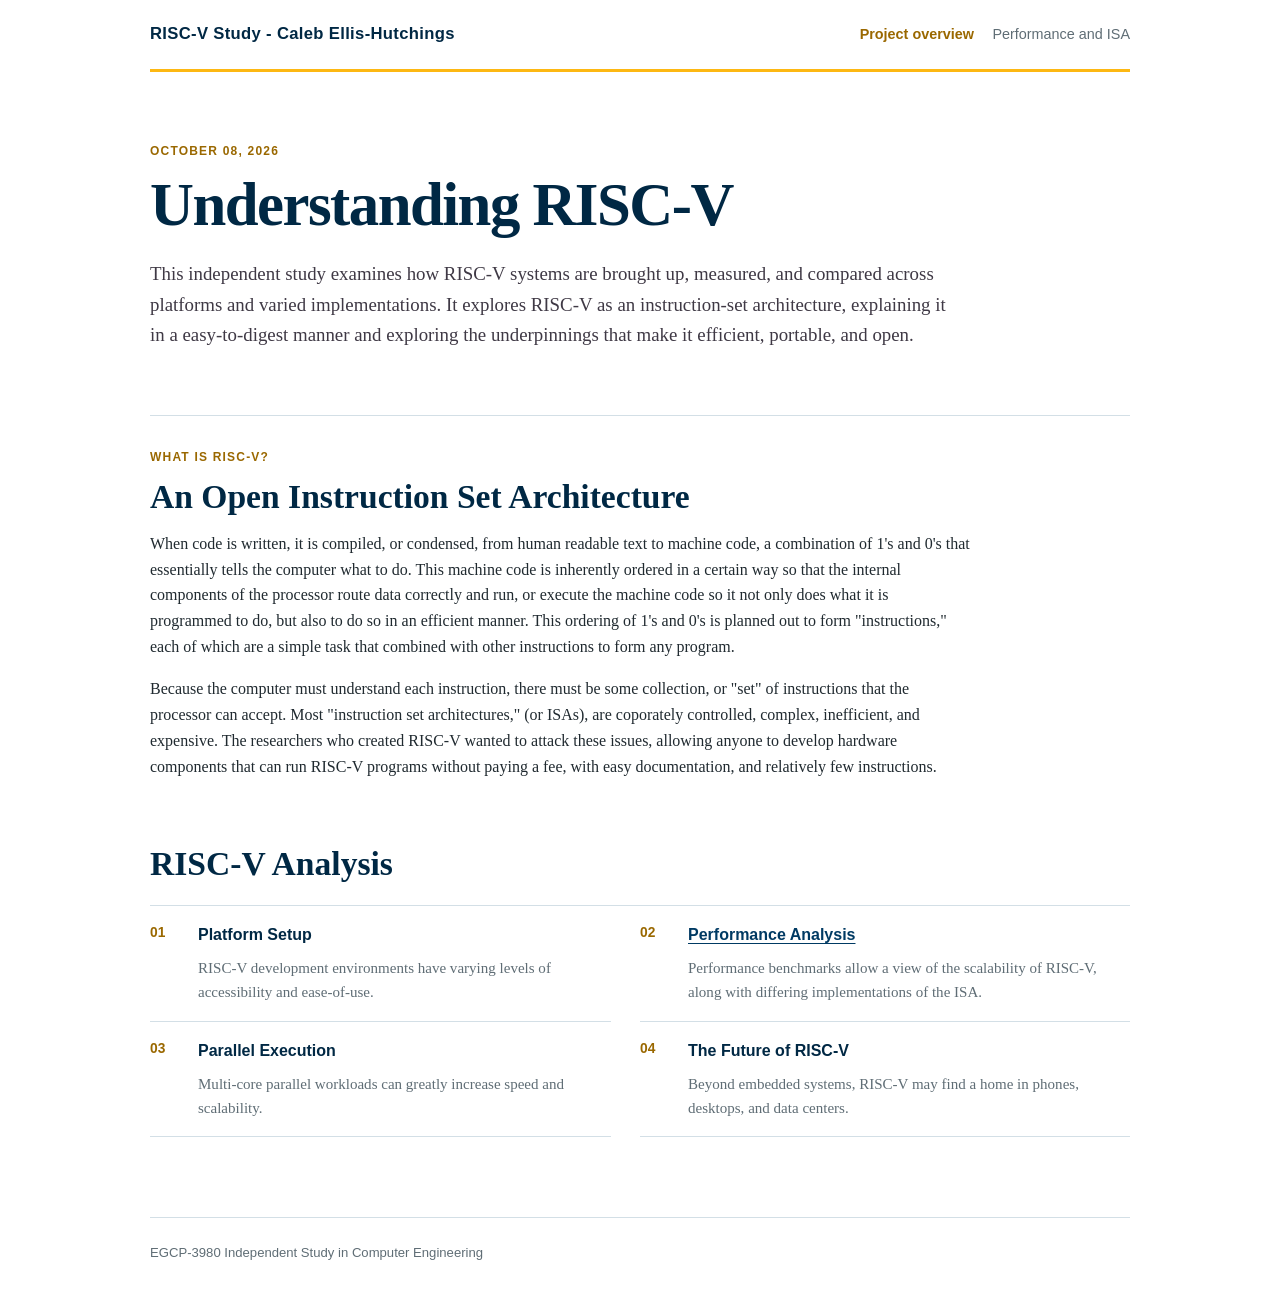
==== commit 5382038c: "Main page reorganization" ====
--- a/index.html
+++ b/index.html
@@ -4,36 +4,34 @@
   <meta charset="utf-8">
   <meta name="viewport" content="width=device-width, initial-scale=1">
   <meta name="description" content="Independent study in RISC-V implementation and performance analysis.">
-  <title>RISC-V Independent Study</title>
+  <title>Independent Study in RISC-V</title>
   <link rel="stylesheet" href="assets/site.css">
 </head>
 <body>
   <header class="site-header">
-    <a class="brand" href="index.html">RISC-V Independent Study</a>
-    <nav aria-label="Primary navigation"><a class="active" href="index.html">Project overview</a><a href="research.html">Chip performance</a></nav>
+    <a class="brand" href="index.html">RISC-V Study - Caleb Ellis-Hutchings</a>
+    <nav aria-label="Primary navigation"><a class="active" href="index.html">Project overview</a><a href="research.html">Performance and ISA</a></nav>
   </header>
   <main>
     <section class="intro">
-      <p class="kicker">EGCP-3980 · Fall 2026</p>
-      <h1>Comparative implementation and performance analysis of RISC-V systems</h1>
-      <p class="lead">This independent study examines how RISC-V systems are brought up, measured, and compared across an FPGA platform and the RP2350 embedded platform. RISC-V is an open instruction-set architecture: a shared specification for the instructions a processor can execute.</p>
-      <p>This site records the project’s technical progress. Its current entry documents a Windows-based PicoRVD port and a CH32V003 performance experiment.</p>
+      <p class="kicker">October 08, 2026</p>
+      <h1>Understanding RISC-V</h1>
+      <p class="lead">This independent study examines how RISC-V systems are brought up, measured, and compared across platforms and varied implementations. It explores RISC-V as an instruction-set architecture, explaining it in a easy-to-digest manner and exploring the underpinnings that make it efficient, portable, and open.</p>
+    </section>
+    <section class="section current-work" aria-labelledby="current-title">
+      <p class="kicker">What is RISC-V?</p>
+      <h2 id="current-title">An Open Instruction Set Architecture</h2>
+      <p>When code is written, it is compiled, or condensed, from human readable text to machine code, a combination of 1's and 0's that essentially tells the computer what to do. This machine code is inherently ordered in a certain way so that the internal components of the processor route data correctly and run, or execute the machine code so it not only does what it is programmed to do, but also to do so in an efficient manner. This ordering of 1's and 0's is planned out to form "instructions," each of which are a simple task that combined with other instructions to form any program.</p>
+      <p>Because the computer must understand each instruction, there must be some collection, or "set" of instructions that the processor can accept. Most "instruction set architectures," (or ISAs), are coporately controlled, complex, inefficient, and expensive. The researchers who created RISC-V wanted to attack these issues, allowing anyone to develop hardware components that can run RISC-V programs without paying a fee, with easy documentation, and relatively few instructions.</p>
     </section>
     <section class="section" aria-labelledby="phases-title">
-      <p class="kicker">Project plan</p>
-      <h2 id="phases-title">Main phases</h2>
+      <h2 id="phases-title">RISC-V Analysis</h2>
       <ol class="phases">
-        <li><strong>Platform setup</strong><span>Establish and validate RISC-V development environments.</span></li>
-        <li><strong>Measurement</strong><span>Run comparable programs and performance benchmarks.</span></li>
-        <li><strong>Parallel execution</strong><span>Examine dual-core or simulated parallel workloads.</span></li>
-        <li><strong>Instructional materials</strong><span>Translate the work into concise ADLD learning materials.</span></li>
+        <li><strong>Platform Setup</strong><span>RISC-V development environments have varying levels of accessibility and ease-of-use.</span></li>
+        <li><strong><a href="research.html">Performance Analysis</a></strong><span>Performance benchmarks allow a view of the scalability of RISC-V, along with differing implementations of the ISA.</span></li>
+        <li><strong>Parallel Execution</strong><span>Multi-core parallel workloads can greatly increase speed and scalability.</span></li>
+        <li><strong>The Future of RISC-V</strong><span>Beyond embedded systems, RISC-V may find a home in phones, desktops, and data centers.</span></li>
       </ol>
-    </section>
-    <section class="section current-work" aria-labelledby="current-title">
-      <p class="kicker">Current technical record</p>
-      <h2 id="current-title">PicoRVD and CH32V003</h2>
-      <p>The first documented experiment adapts PicoRVD, a USB debugging and programming tool, for the Raspberry Pi Pico 2’s RISC-V environment on Windows. It then uses that workflow to build, program, and time a CoreMark-derived workload on the CH32V003, a small RISC-V microcontroller.</p>
-      <p><a class="action-link" href="research.html">Read the chip-performance record</a></p>
     </section>
   </main>
   <footer><p>EGCP-3980 Independent Study in Computer Engineering</p></footer>
--- a/assets/site.css
+++ b/assets/site.css
@@ -38,6 +38,8 @@
 table:not(.results-table) td:first-child { width:18%; min-width:8rem; color:var(--blue-dark); font-family:Arial,Helvetica,sans-serif; font-weight:700; }
 .results-table th { width:30%; color:var(--blue-dark); font-family:Arial,Helvetica,sans-serif; font-size:.92rem; }
 .results-table thead th { color:#fff; font-size:.8rem; }
+.results-table td:nth-child(2) { min-width:17rem; }
+.results-table td:nth-child(3),.results-table td:nth-child(4) { min-width:8.4rem; }
 .source-note { margin-top:1rem; color:var(--muted); font-size:.93rem; }
 .performance-layout { display:grid; grid-template-columns:10.5rem minmax(0,1fr); gap:3rem; align-items:start; }
 .section-nav { position:sticky; top:1.5rem; margin-top:4rem; padding-left:1rem; border-left:2px solid var(--yellow); font-family:Arial,Helvetica,sans-serif; font-size:.86rem; }
@@ -60,9 +62,16 @@
 .bar-value { text-align:right; color:var(--muted); font-variant-numeric:tabular-nums; }
 .result-note { margin-top:1rem; color:var(--muted); font-size:.95rem; }
 h3 { margin:0 0 .35rem; color:var(--blue-dark); font-family:Arial,Helvetica,sans-serif; font-size:1rem; }
+.instruction-notes { display:grid; grid-template-columns:repeat(3,1fr); gap:1rem; margin-top:1.4rem; }
+.instruction-notes article { padding:1rem 1rem .9rem; border-top:2px solid var(--blue); background:var(--tint); }
+.instruction-notes p { margin:0; color:var(--muted); font-size:.93rem; }
+.manual-figures { display:grid; grid-template-columns:minmax(0,.8fr) minmax(0,1.2fr); gap:1.25rem; align-items:start; margin-top:1.5rem; }
+.manual-figure { margin:0; padding:1rem; border:1px solid var(--rule); background:#fff; }
+.manual-figure img { display:block; width:100%; height:auto; border:1px solid #e6edf1; }
+.manual-figure figcaption { margin-top:.75rem; color:var(--muted); font-size:.88rem; line-height:1.5; }
 .next-tests { display:grid; grid-template-columns:repeat(3,1fr); gap:1rem; margin-top:1.2rem; }
 .next-tests article { padding:1rem 1rem .9rem; border-top:2px solid var(--blue); background:var(--tint); }
 .next-tests p { margin:0; color:var(--muted); font-size:.93rem; }
 footer { padding-block:1.5rem 2.6rem; border-top:1px solid var(--rule); color:var(--muted); font-family:Arial,Helvetica,sans-serif; font-size:.82rem; }
 footer p { margin:0; }
-@media (max-width:760px) { .site-header { align-items:flex-start; flex-direction:column; gap:.65rem; } main { padding-block:3rem 3.5rem; } .section { margin-top:3.1rem; } .phases { grid-template-columns:1fr; } .phases li:nth-child(odd) { margin-right:0; } th,td { min-width:8.5rem; } .performance-layout { grid-template-columns:1fr; gap:0; } .section-nav { position:static; margin-top:2rem; padding:0 0 .8rem; border-left:0; border-bottom:1px solid var(--rule); } .section-nav ul { display:flex; flex-wrap:wrap; gap:.15rem 1rem; } .section-nav li { margin:0; } .bar-row { grid-template-columns:1fr; gap:.25rem; } .bar-value { text-align:left; } .next-tests { grid-template-columns:1fr; } }
+@media (max-width:760px) { .site-header { align-items:flex-start; flex-direction:column; gap:.65rem; } main { padding-block:3rem 3.5rem; } .section { margin-top:3.1rem; } .phases { grid-template-columns:1fr; } .phases li:nth-child(odd) { margin-right:0; } th,td { min-width:8.5rem; } .performance-layout { grid-template-columns:1fr; gap:0; } .section-nav { position:static; margin-top:2rem; padding:0 0 .8rem; border-left:0; border-bottom:1px solid var(--rule); } .section-nav ul { display:flex; flex-wrap:wrap; gap:.15rem 1rem; } .section-nav li { margin:0; } .bar-row { grid-template-columns:1fr; gap:.25rem; } .bar-value { text-align:left; } .next-tests,.instruction-notes,.manual-figures { grid-template-columns:1fr; } }
